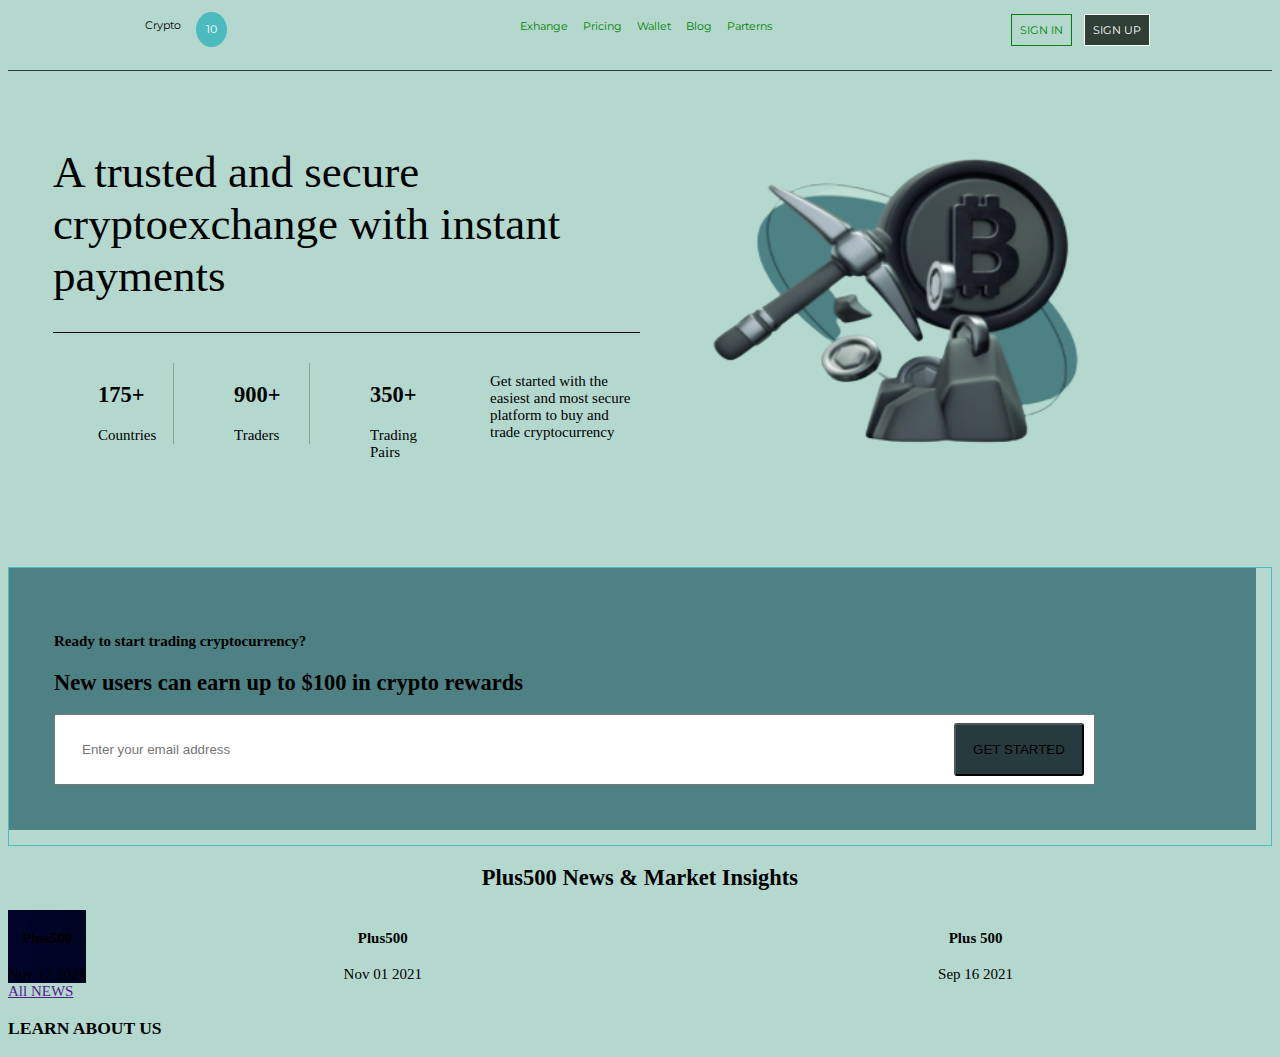
==== index.html @ 6e460b24 "Portfolio on Cuisine layout" ====
<!DOCTYPE html>
<html lang="en">
	<head>
  	<meta charset="utf-8">
  	<meta name="description" content="Your description goes here">
  	<meta name="keywords" content="one, two, three">
		<meta name="viewport" content="width=device-width, initial-scale=1">
		
		<title>Blank Template</title>

		<!-- external CSS link -->
        <link href="https://fonts.googleapis.com/css2?family=Montserrat:ital,wght@0,100;0,400;0,700;1,100;1,300;1,400;1,500;1,600;1,700&display=swap" rel="stylesheet">
		<link rel="stylesheet" href="css/normalize.css">
		<link rel="stylesheet" href="css/style.css">
	</head>
	<body>
        <header>
            <nav class="navigation">
                <div id="logo">
                    <li>Crypto</li>
                    <li class="ten">10</li>
                </div>
                <ul>
                    <li><a href="#">Exhange</a></li>
                    <li><a href="#">Pricing</a></li>
                    <li><a href="#">Wallet</a></li>
                    <li><a href="#">Blog</a></li>
                    <li><a href="#">Parterns</a></li>
                </ul>
                <div>
                    <a class="signIn" href="">SIGN IN</a>
                    <a id="signUp" class="signIn" href="">SIGN UP</a>
                </div>
            </nav>
        </header>
        <main class="introSect">
            <section class="box-1">
                <h1>
                    A trusted and secure cryptoexchange with instant payments
                </h1>
                <section class="trading">
                    <div class="be-1">
                        <h2>175+</h2>
                        <span>Countries</span>
                    </div>
                    <div class="be-2">
                        <h2>900+</h2>
                        <span>Traders</span>
                    </div>
                    <div class="be-3">
                        <h2>350+</h2>
                        <span>Trading Pairs</span>
                    </div>
                    <p class="be-4">Get started with the easiest and most secure platform to buy and trade cryptocurrency</p>
                </section>
            </section>
            <section class="box-2">
                <img src="./img/main.png" alt="">
            </section>
        </main>
        <section class="newUserSect">
            <div class="real">
                <h4>Ready to start trading cryptocurrency?</h4>
                <h2>New users can earn up to $100 in crypto rewards</h2>
                <form class="west" action="">
                    <input class="okClass" type="text" placeholder="Enter your email address">
                    <button id="button">
                        GET STARTED
                    </button>
                </form>
            </div>
                
        </section>
        <section id="lastSect">
            <h2>Plus500 News & Market Insights</h2>
            <section class="marketInsightImg">
                <section class="marketBox-1">
                    <h4>Plus500</h4>
                    <span>Nov 17 2021</span>
                </section>
                <section class="marketBox-2">
                    <h4>Plus500</h4>
                    <span>Nov 01 2021</span>
                </section>
                <section class="marketBox-3" >
                    <h4>Plus 500</h4>
                    <span>Sep 16 2021</span>
                </section>
            </section>
            

            <a id="seeAllButton" href="">All NEWS</a>
        </section>
        <footer>
            <h3>LEARN ABOUT US</h3>
        </footer>
		<script type="text/javascript" src="js/main.js"></script>
	</body>
</html>
---- css/style.css ----
/* Box Model Hack */
* {
    box-sizing: border-box;
  }
  
  /* Clear fix hack */
  .clearfix:after {
       content: ".";
       display: block;
       clear: both;
       visibility: hidden;
       line-height: 0;
       height: 0;
  }
  
  .clear {
      clear: both;
  }
  
  
  /******************************************
  /* BASE STYLES
  /*******************************************/
  
  body {
  
  }
  
  
  /******************************************
  /* LAYOUT
  /*******************************************/
html{
    font-size: 15px;
}
     
body{
    background:#B4D8CE;
    padding: 0 3rem 0 rem
 }

header *{
    display: flex;
    color: green;
    justify-content: space-around;
    text-decoration: none;
    font-family: 'Montserrat', sans-serif;
    font-size: 11px;
    margin-bottom: 9px;
}
#logo{
    margin: 5px;
    margin-top: 10px;
}
#logo li{
    color: black;
}
#logo .ten{
    color: white;
    border:1px solid #4dbac0;
    background-color:  #4dbac0;
    border-radius: 60%;
    padding: 9px;
    padding-bottom: 2px;
    margin-top: -6px;
}
 
div img{
    width: 90%;
}

li{
    margin-left: 1rem;
}
.signIn{
    border: 1px solid;
    padding: 8px;
    margin:6px;
    color: green;      
}
#signUp.signIn{
    background: rgba(8, 17, 8, 0.767);
    color: white;
}
.introSect {
    display: flex;
    padding: 3rem;
    margin-bottom: -3rem;
    border-top: 1px solid rgba(8, 17, 8, 0.767);
}
.box-1, .box-2{
    flex:1;
}
.box-2 {
    flex:1;
}
.box-2 img{
    width: 80%;
    position: relative;
    height: 85%;
    margin-left: 1rem;
}
h1{
    font-size: 3rem;
    font-weight: 300;
    max-width: 100%;
}
.trading{
    display:flex;
    border-top: 1px solid black;
    padding-top: 1rem;
}
.be-1, .be-2, .be-3{
    border-right: 1px solid rgba(42, 95, 37, 0.39);
    height:fit-content;
    padding-left: 2rem;
    margin: 1rem;
    flex: 1;
}
.be-3{
    border-right: none;
}
.be-4{
    flex: 2;
    padding-left: 2rem;
    padding-top: 10px;
}
.real{
    background: #4D8184;
    padding: 3rem;
    margin: 0 1rem 1rem 0
}
.newUserSect{
    border:1px solid #4dbac0;
    margin-top: 7px;
}
.west input{
    width: 90%;
    padding: 26px;
}
#logo .log{
    border: 1px solid green;
      
}

#button{
    margin-left: -145px;
    background: #273B3E;
    border-radius: 3px;
    padding: 17px;
    cursor: pointer;
}

/* Media query for responsivness */

@media screen and (max-width: 750px) {
    .box-2{
        display: none;
    }
    .trading{
        flex-wrap: wrap;
    }
    .trading .be-4{
        font-size:17px;
        max-width: 60%;
    } 
    .navigation ul{
        display: none;
    }
}
@media screen and (max-width: 414px){
    .navigation ul{
          display: none;
    }
    .real h2, h4{
        text-align: center;
    }
    .west #button{
        display: block;
        margin-top: 10px;
        text-align: center;
        margin-left: 67px;
        height: 45px;
    }
}
@media screen and (max-width: 375px){
    html{
          font-size: 0.7rem; 
    }
    .trading .be-4{
        font-size:14px;
        max-width: 80%;
    } 
    div .signIn{
        font-size: 8px;
    }
    button{
        margin-left: auto;
    }
    #logo >li{
        color: black;
        font-size: 12px;
    }
    #logo .ten{
        color: white;
        border:1px solid #4dbac0;
        background-color:  #4dbac0;
        border-radius: 60%;
        padding: 7px;
        padding-bottom: 2px;
        margin-top: -6px;
    }
      
}

#lastSect > h2, .marketInsightImg{
    text-align: center;  
}
.marketInsightImg{
    display: flex;
}
.marketInsightImg .marketbBox-1, .marketBox-2, .marketBox-3{
    flex: 1;
}
.marketBox-1{
    background-image: url(../img/stockmarket.jpg);
    image-rendering: 1000% 500px;
    height: fit-content;
    background-repeat: no-repeat;

}
  
  /******************************************
  /* ADDITIONAL STYLES
  /*******************************************/
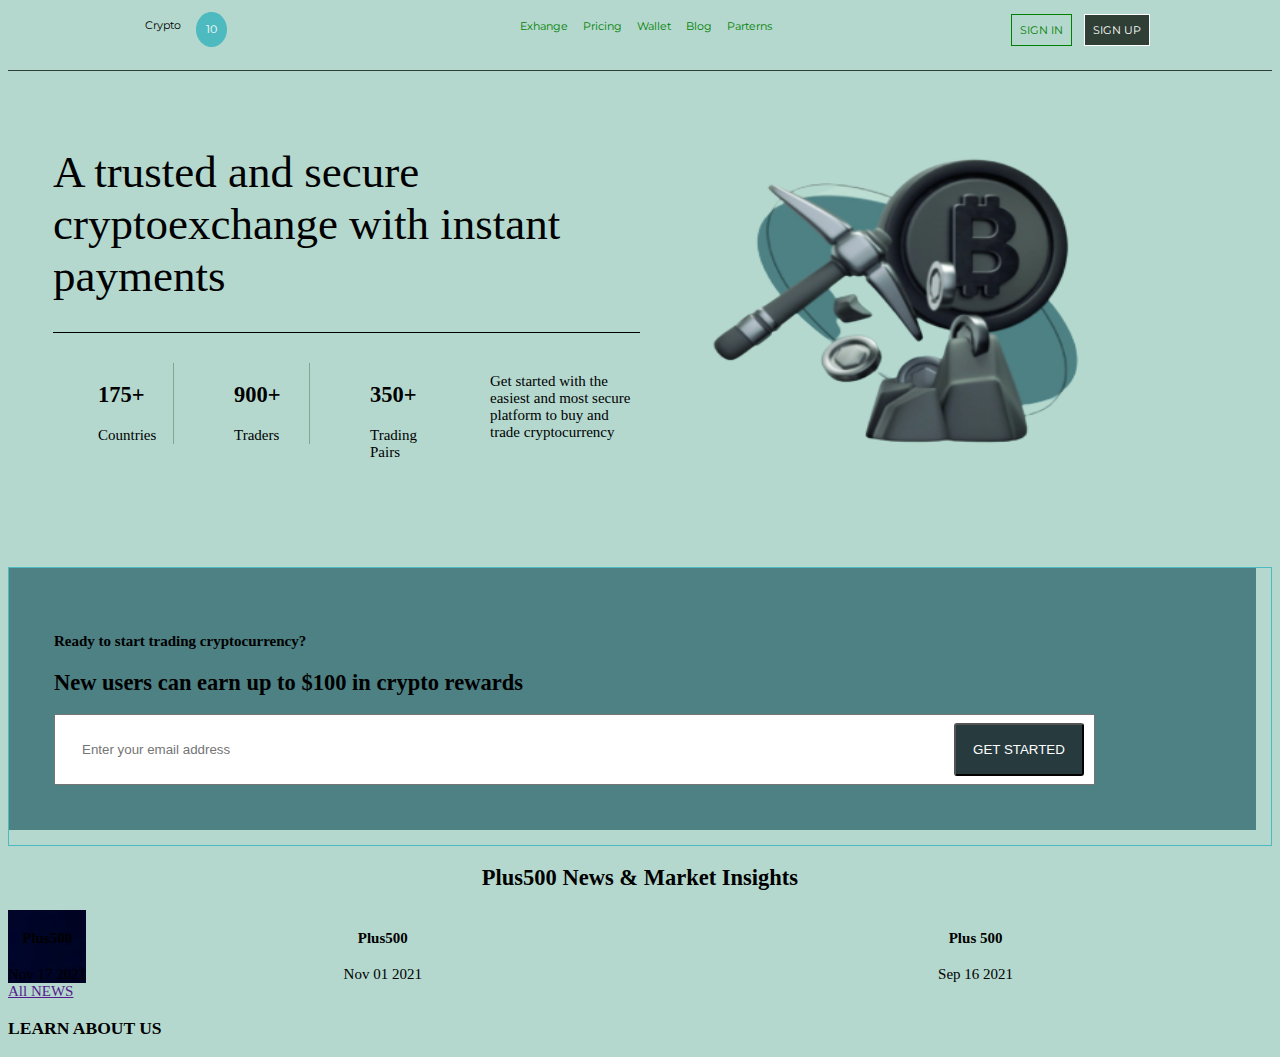
==== commit 1a9a6fc9: "Addition of my signup page" ====
--- a/index.html
+++ b/index.html
@@ -29,7 +29,7 @@
                 </ul>
                 <div>
                     <a class="signIn" href="">SIGN IN</a>
-                    <a id="signUp" class="signIn" href="">SIGN UP</a>
+                    <a id="signUp" class="signIn" href="/signup.html">SIGN UP</a>
                 </div>
             </nav>
         </header>
--- a/css/style.css
+++ b/css/style.css
@@ -149,6 +149,42 @@
     border-radius: 3px;
     padding: 17px;
     cursor: pointer;
+    color: white;
+}
+
+/* sign up page  */
+.ourInquiryDetails{
+    display: flex;
+    justify-content: center;
+    text-align: center;
+    flex-direction: column;
+}
+#mainFormSection{
+    display: flex;
+    justify-content: center;
+}
+#formFormPage{
+    display: flex;
+    flex-direction: column;
+    text-align: left;
+}
+#formFormPage input{
+    padding: 13px;
+    margin-top: 5px;
+    margin-bottom: 20px;
+    padding-right: 200px;
+    border: 1px solid rgba(0, 0, 0, 0.082);
+    border-radius: 10px;
+}
+#formFormPage .button{
+    text-decoration: none;
+    margin-top: 10px;
+    border-radius: 1px;
+    background: #273B3E;
+    border-radius: 3px;
+    padding: 17px;
+    color: white;
+    text-align: center;
 }
 
 /* Media query for responsivness */
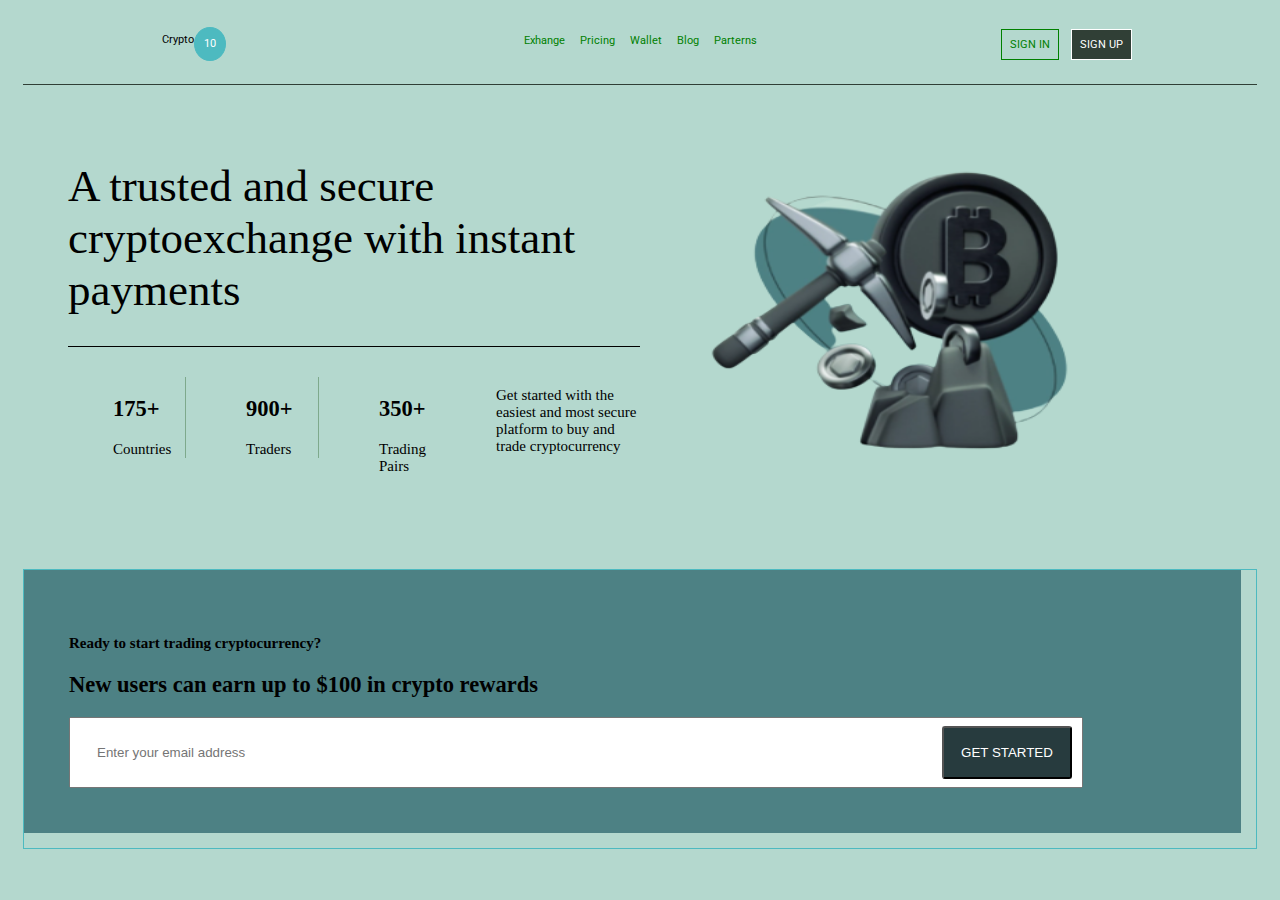
==== commit ee922f1e: "onboarding flow included" ====
--- a/index.html
+++ b/index.html
@@ -4,21 +4,24 @@
   	<meta charset="utf-8">
   	<meta name="description" content="Your description goes here">
   	<meta name="keywords" content="one, two, three">
-		<meta name="viewport" content="width=device-width, initial-scale=1">
+	<meta name="viewport" content="width=device-width, initial-scale=1">
 		
-		<title>Blank Template</title>
+	<title>Blank Template</title>
 
-		<!-- external CSS link -->
-        <link href="https://fonts.googleapis.com/css2?family=Montserrat:ital,wght@0,100;0,400;0,700;1,100;1,300;1,400;1,500;1,600;1,700&display=swap" rel="stylesheet">
-		<link rel="stylesheet" href="css/normalize.css">
-		<link rel="stylesheet" href="css/style.css">
+	<!-- external CSS link -->
+    <link rel="preconnect" href="https://fonts.googleapis.com">
+    <link rel="preconnect" href="https://fonts.gstatic.com" crossorigin>
+    <link href="https://fonts.googleapis.com/css2?family=Montserrat+Alternates:ital,wght@0,100;0,400;0,900;1,400;1,700&family=Montserrat:ital,wght@0,100;0,200;1,400;1,900&family=Roboto+Slab:wght@300;400;800&family=Roboto:ital,wght@0,100;0,300;0,400;0,500;1,900&family=Varela+Round&display=swap" rel="stylesheet">
+	<link rel="stylesheet" href="css/normalize.css">
+	<link rel="stylesheet" href="css/style.css">
 	</head>
 	<body>
         <header>
             <nav class="navigation">
                 <div id="logo">
                     <li>Crypto</li>
-                    <li class="ten">10</li>
+                    <a class="ten" href="">10</a>
+                    <!-- <li class="ten">10</li> -->
                 </div>
                 <ul>
                     <li><a href="#">Exhange</a></li>
@@ -28,7 +31,7 @@
                     <li><a href="#">Parterns</a></li>
                 </ul>
                 <div>
-                    <a class="signIn" href="">SIGN IN</a>
+                    <a id="signIn" class="signIn" href="/signin.html">SIGN IN</a>
                     <a id="signUp" class="signIn" href="/signup.html">SIGN UP</a>
                 </div>
             </nav>
@@ -71,29 +74,6 @@
             </div>
                 
         </section>
-        <section id="lastSect">
-            <h2>Plus500 News & Market Insights</h2>
-            <section class="marketInsightImg">
-                <section class="marketBox-1">
-                    <h4>Plus500</h4>
-                    <span>Nov 17 2021</span>
-                </section>
-                <section class="marketBox-2">
-                    <h4>Plus500</h4>
-                    <span>Nov 01 2021</span>
-                </section>
-                <section class="marketBox-3" >
-                    <h4>Plus 500</h4>
-                    <span>Sep 16 2021</span>
-                </section>
-            </section>
-            
-
-            <a id="seeAllButton" href="">All NEWS</a>
-        </section>
-        <footer>
-            <h3>LEARN ABOUT US</h3>
-        </footer>
 		<script type="text/javascript" src="js/main.js"></script>
 	</body>
 </html>
--- a/css/style.css
+++ b/css/style.css
@@ -1,30 +1,35 @@
 /* Box Model Hack */
 * {
     box-sizing: border-box;
+}
+  
+/* Clear fix hack */
+.clearfix:after {
+    content: ".";
+    display: block;
+    clear: both;
+    visibility: hidden;
+    line-height: 0;
+    height: 0;
   }
   
-  /* Clear fix hack */
-  .clearfix:after {
-       content: ".";
-       display: block;
-       clear: both;
-       visibility: hidden;
-       line-height: 0;
-       height: 0;
-  }
-  
-  .clear {
-      clear: both;
-  }
+.clear{
+    clear: both;
+}
+
+.html{
+    font-family: 'Montserrat', sans-serif;
+    /* font-family: 'Montserrat Alternates', sans-serif;
+    font-family: 'Roboto', sans-serif;
+    font-family: 'Roboto Slab', serif;
+    font-family: 'Varela Round', sans-serif; */
+}
   
   
   /******************************************
   /* BASE STYLES
   /*******************************************/
   
-  body {
-  
-  }
   
   
   /******************************************
@@ -36,15 +41,17 @@
      
 body{
     background:#B4D8CE;
-    padding: 0 3rem 0 rem
+    padding-inline: 1rem;
+    padding-block: 1rem;
  }
 
 header *{
+    background:#B4D8CE;
     display: flex;
     color: green;
     justify-content: space-around;
     text-decoration: none;
-    font-family: 'Montserrat', sans-serif;
+    font-family: 'Roboto', sans-serif;
     font-size: 11px;
     margin-bottom: 9px;
 }
@@ -52,8 +59,9 @@
     margin: 5px;
     margin-top: 10px;
 }
-#logo li{
+#logo a, li{
     color: black;
+    cursor: pointer;
 }
 #logo .ten{
     color: white;
@@ -64,11 +72,6 @@
     padding-bottom: 2px;
     margin-top: -6px;
 }
- 
-div img{
-    width: 90%;
-}
-
 li{
     margin-left: 1rem;
 }
@@ -104,6 +107,7 @@
     font-size: 3rem;
     font-weight: 300;
     max-width: 100%;
+    /* font-family: 'Roboto', sans-serif; */
 }
 .trading{
     display:flex;
@@ -139,8 +143,7 @@
     padding: 26px;
 }
 #logo .log{
-    border: 1px solid green;
-      
+    border: 1px solid green;     
 }
 
 #button{
@@ -152,7 +155,7 @@
     color: white;
 }
 
-/* sign up page  */
+/* sign and sigup page  */
 .ourInquiryDetails{
     display: flex;
     justify-content: center;
@@ -163,12 +166,11 @@
     display: flex;
     justify-content: center;
 }
-#formFormPage{
+.formFormPage{
     display: flex;
     flex-direction: column;
-    text-align: left;
-}
-#formFormPage input{
+}
+.formFormPage input{
     padding: 13px;
     margin-top: 5px;
     margin-bottom: 20px;
@@ -176,7 +178,7 @@
     border: 1px solid rgba(0, 0, 0, 0.082);
     border-radius: 10px;
 }
-#formFormPage .button{
+.formFormPage .button{
     text-decoration: none;
     margin-top: 10px;
     border-radius: 1px;
@@ -186,13 +188,43 @@
     color: white;
     text-align: center;
 }
+.formFormPage label{
+    cursor: pointer;
+}
+.ourInquiryDetails a{
+    text-decoration: none;
+}
+
+.hidden{
+    display:none;
+}
+#thankYouPage{
+    justify-content: center;
+    text-align: center;
+}
+#thankYouPage h1{
+    font-size: 3rem;
+    font-weight: 300;
+    max-width: 100%;
+}
+#thankYouPage h1{
+    font-size: 2.5rem;
+    color: rgba(0, 128, 0, 0.368);
+}
+#thankYouPage h2{
+    font-size: 2rem;
+    color: black;
+    font-family: 'Roboto Slab', serif;
+}
+#thankYouPage h2:hover{
+    font-size: 2rem;
+    color: rgba(90, 154, 50, 0.496);
+}
 
 /* Media query for responsivness */
 
 @media screen and (max-width: 750px) {
-    .box-2{
-        display: none;
-    }
+
     .trading{
         flex-wrap: wrap;
     }
@@ -202,6 +234,9 @@
     } 
     .navigation ul{
         display: none;
+    }
+    .introSect{
+        flex-direction: column;
     }
 }
 @media screen and (max-width: 414px){
@@ -248,23 +283,6 @@
     }
       
 }
-
-#lastSect > h2, .marketInsightImg{
-    text-align: center;  
-}
-.marketInsightImg{
-    display: flex;
-}
-.marketInsightImg .marketbBox-1, .marketBox-2, .marketBox-3{
-    flex: 1;
-}
-.marketBox-1{
-    background-image: url(../img/stockmarket.jpg);
-    image-rendering: 1000% 500px;
-    height: fit-content;
-    background-repeat: no-repeat;
-
-}
   
   /******************************************
   /* ADDITIONAL STYLES
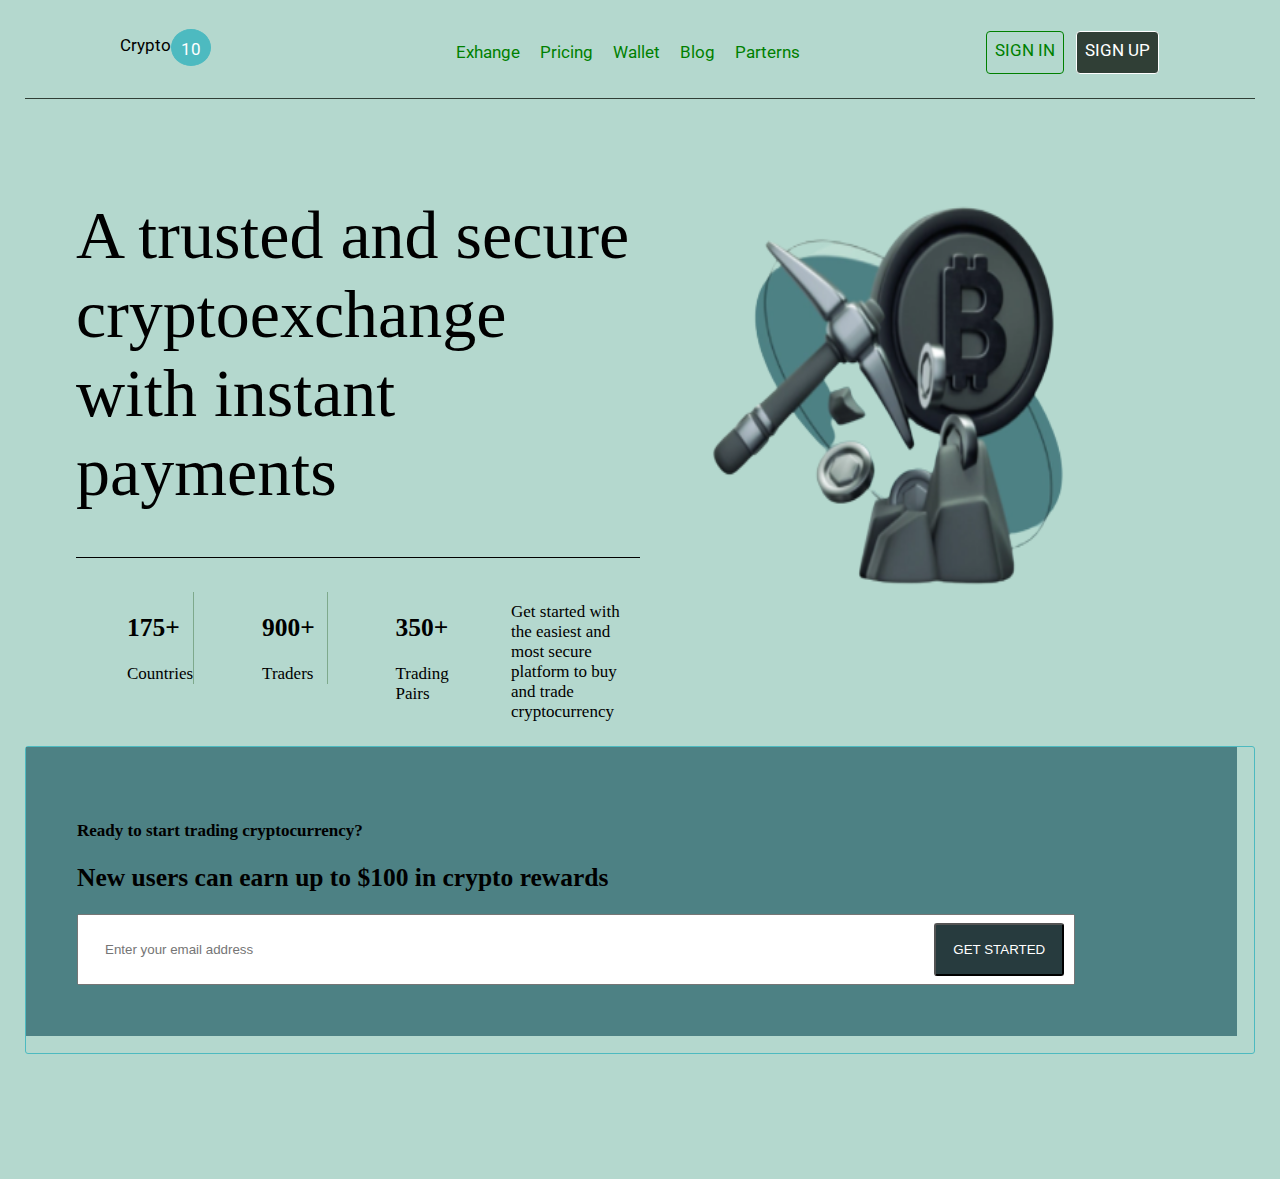
==== commit a0e7b7dd: "amendment of input" ====
--- a/index.html
+++ b/index.html
@@ -19,9 +19,7 @@
         <header>
             <nav class="navigation">
                 <div id="logo">
-                    <li>Crypto</li>
-                    <a class="ten" href="">10</a>
-                    <!-- <li class="ten">10</li> -->
+                    <a href="index.html">Crypto <span class="ten">10</span></a>
                 </div>
                 <ul>
                     <li><a href="#">Exhange</a></li>
--- a/css/style.css
+++ b/css/style.css
@@ -36,7 +36,7 @@
   /* LAYOUT
   /*******************************************/
 html{
-    font-size: 15px;
+    font-size: 17px;
 }
      
 body{
@@ -45,6 +45,7 @@
     padding-block: 1rem;
  }
 
+
 header *{
     background:#B4D8CE;
     display: flex;
@@ -52,7 +53,7 @@
     justify-content: space-around;
     text-decoration: none;
     font-family: 'Roboto', sans-serif;
-    font-size: 11px;
+    /* font-size: rem; */
     margin-bottom: 9px;
 }
 #logo{
@@ -73,10 +74,11 @@
     margin-top: -6px;
 }
 li{
-    margin-left: 1rem;
+    margin-left: 20px;
 }
 .signIn{
     border: 1px solid;
+    border-radius: 4px;
     padding: 8px;
     margin:6px;
     color: green;      
@@ -84,11 +86,16 @@
 #signUp.signIn{
     background: rgba(8, 17, 8, 0.767);
     color: white;
-}
-.introSect {
-    display: flex;
+    border-radius: 4px;
+}
+.introSect{
+    display: flex;
+    justify-content: center;
     padding: 3rem;
     margin-bottom: -3rem;
+    border-top: 1px solid rgba(8, 17, 8, 0.767);
+}
+.signUpFirstPage,.signInPage {
     border-top: 1px solid rgba(8, 17, 8, 0.767);
 }
 .box-1, .box-2{
@@ -104,7 +111,7 @@
     margin-left: 1rem;
 }
 h1{
-    font-size: 3rem;
+    font-size: 4rem;
     font-weight: 300;
     max-width: 100%;
     /* font-family: 'Roboto', sans-serif; */
@@ -135,6 +142,7 @@
     margin: 0 1rem 1rem 0
 }
 .newUserSect{
+    border-radius: 3px;
     border:1px solid #4dbac0;
     margin-top: 7px;
 }
@@ -220,11 +228,17 @@
     font-size: 2rem;
     color: rgba(90, 154, 50, 0.496);
 }
+.newUserSect{
+    margin-block-end: 100px;
+}
+
 
 /* Media query for responsivness */
 
 @media screen and (max-width: 750px) {
-
+    html{
+        font-size: 11px;
+    }
     .trading{
         flex-wrap: wrap;
     }
@@ -240,23 +254,53 @@
     }
 }
 @media screen and (max-width: 414px){
+    html{
+          font-size: 10px; 
+    }
+    .box-1 h1{
+        text-align: center;
+    }
     .navigation ul{
           display: none;
     }
     .real h2, h4{
         text-align: center;
+    }
+
+    .west input{
+        margin-inline: 10px;
     }
     .west #button{
         display: block;
         margin-top: 10px;
         text-align: center;
-        margin-left: 67px;
+        margin-left: 90px;
         height: 45px;
     }
-}
+    #formy input{
+        width: 150px;
+    } 
+    .formFormPage input{
+        width: 150px;
+        padding-right: 0;
+        /* 79 */
+        padding: 12px;
+        border: 6px;
+    }
+    #button{
+        padding: 5px;
+        height: 10px;
+        font-size: 1rem;
+    }
+    .west input{
+        padding: 19px;
+        height: 10px;
+    }
+}
+
 @media screen and (max-width: 375px){
     html{
-          font-size: 0.7rem; 
+          font-size: 10px; 
     }
     .trading .be-4{
         font-size:14px;
@@ -265,6 +309,13 @@
     div .signIn{
         font-size: 8px;
     }
+    .introSect{
+        padding-inline: 10px ;
+    }
+    .be-4{
+        text-align: center;
+    }
+
     button{
         margin-left: auto;
     }
@@ -286,5 +337,4 @@
   
   /******************************************
   /* ADDITIONAL STYLES
-  /*******************************************/
-  +  /*******************************************/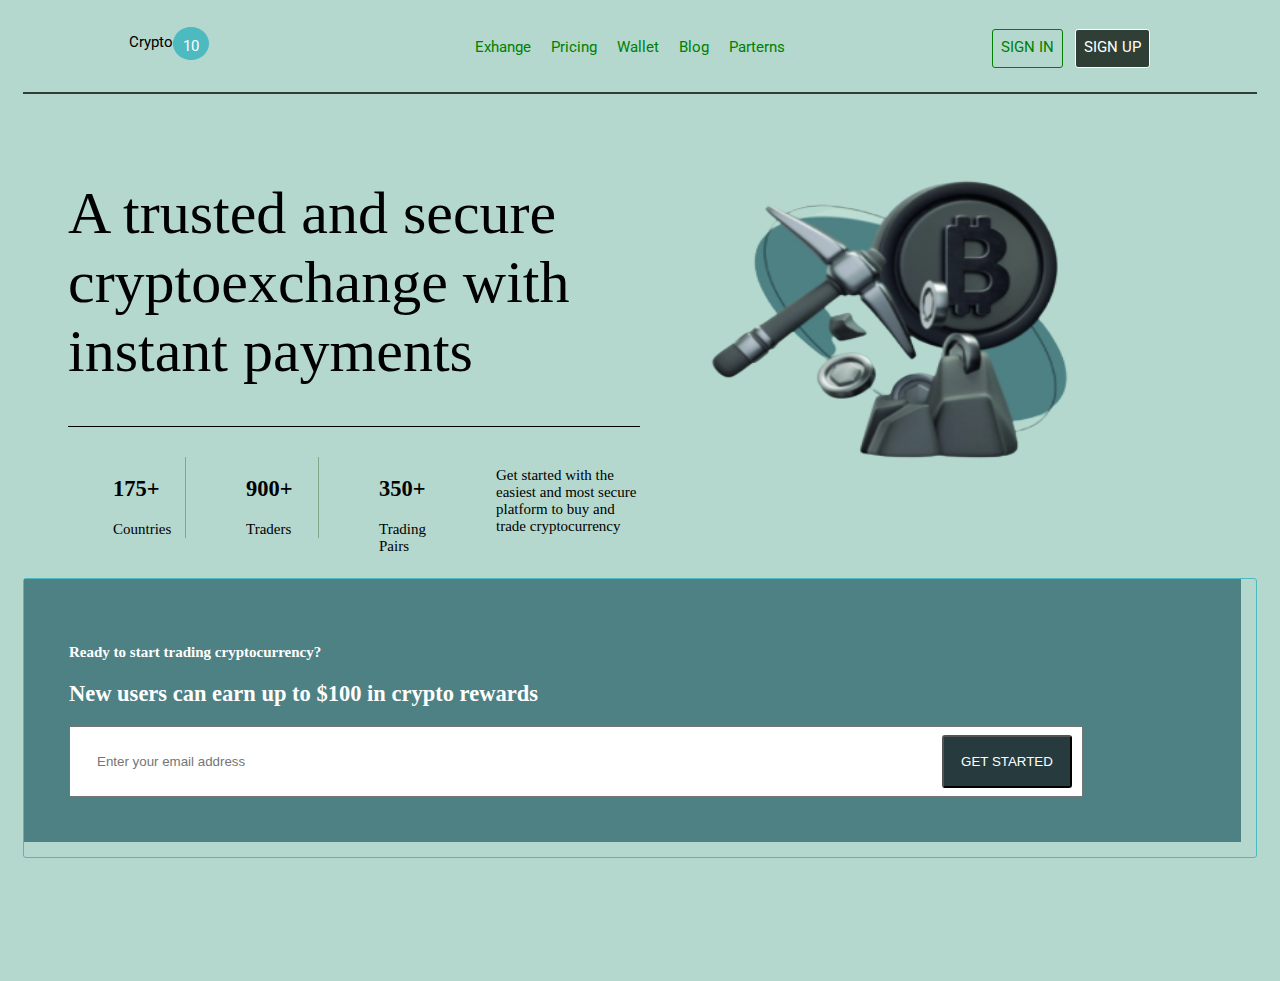
==== commit f398b8b6: "change in form color and header button radius adjustment" ====
--- a/index.html
+++ b/index.html
@@ -61,8 +61,8 @@
         </main>
         <section class="newUserSect">
             <div class="real">
-                <h4>Ready to start trading cryptocurrency?</h4>
-                <h2>New users can earn up to $100 in crypto rewards</h2>
+                <h4 class="realText">Ready to start trading cryptocurrency?</h4>
+                <h2 class="realText">New users can earn up to $100 in crypto rewards</h2>
                 <form class="west" action="">
                     <input class="okClass" type="text" placeholder="Enter your email address">
                     <button id="button">
@@ -72,6 +72,9 @@
             </div>
                 
         </section>
+        <section class="acknowledgment">
+            <!-- <li>Designed by: <a href="">Rashmee</a></li> -->
+        </section>
 		<script type="text/javascript" src="js/main.js"></script>
 	</body>
 </html>
--- a/css/style.css
+++ b/css/style.css
@@ -36,14 +36,14 @@
   /* LAYOUT
   /*******************************************/
 html{
-    font-size: 17px;
+    font-size: 15px;
 }
      
 body{
     background:#B4D8CE;
     padding-inline: 1rem;
     padding-block: 1rem;
- }
+}
 
 
 header *{
@@ -78,7 +78,7 @@
 }
 .signIn{
     border: 1px solid;
-    border-radius: 4px;
+    border-radius: 3px;
     padding: 8px;
     margin:6px;
     color: green;      
@@ -86,14 +86,14 @@
 #signUp.signIn{
     background: rgba(8, 17, 8, 0.767);
     color: white;
-    border-radius: 4px;
+    border-radius: 3px;
 }
 .introSect{
     display: flex;
     justify-content: center;
     padding: 3rem;
     margin-bottom: -3rem;
-    border-top: 1px solid rgba(8, 17, 8, 0.767);
+    border-top: 2px solid rgba(8, 17, 8, 0.767);
 }
 .signUpFirstPage,.signInPage {
     border-top: 1px solid rgba(8, 17, 8, 0.767);
@@ -141,6 +141,10 @@
     padding: 3rem;
     margin: 0 1rem 1rem 0
 }
+.realText{
+    color: white;
+}
+
 .newUserSect{
     border-radius: 3px;
     border:1px solid #4dbac0;
@@ -231,6 +235,9 @@
 .newUserSect{
     margin-block-end: 100px;
 }
+.acknowledgment{
+    text-align: center;
+}
 
 
 /* Media query for responsivness */
@@ -259,6 +266,7 @@
     }
     .box-1 h1{
         text-align: center;
+        font-size: 3rem;
     }
     .navigation ul{
           display: none;
@@ -298,6 +306,7 @@
     }
 }
 
+
 @media screen and (max-width: 375px){
     html{
           font-size: 10px; 
